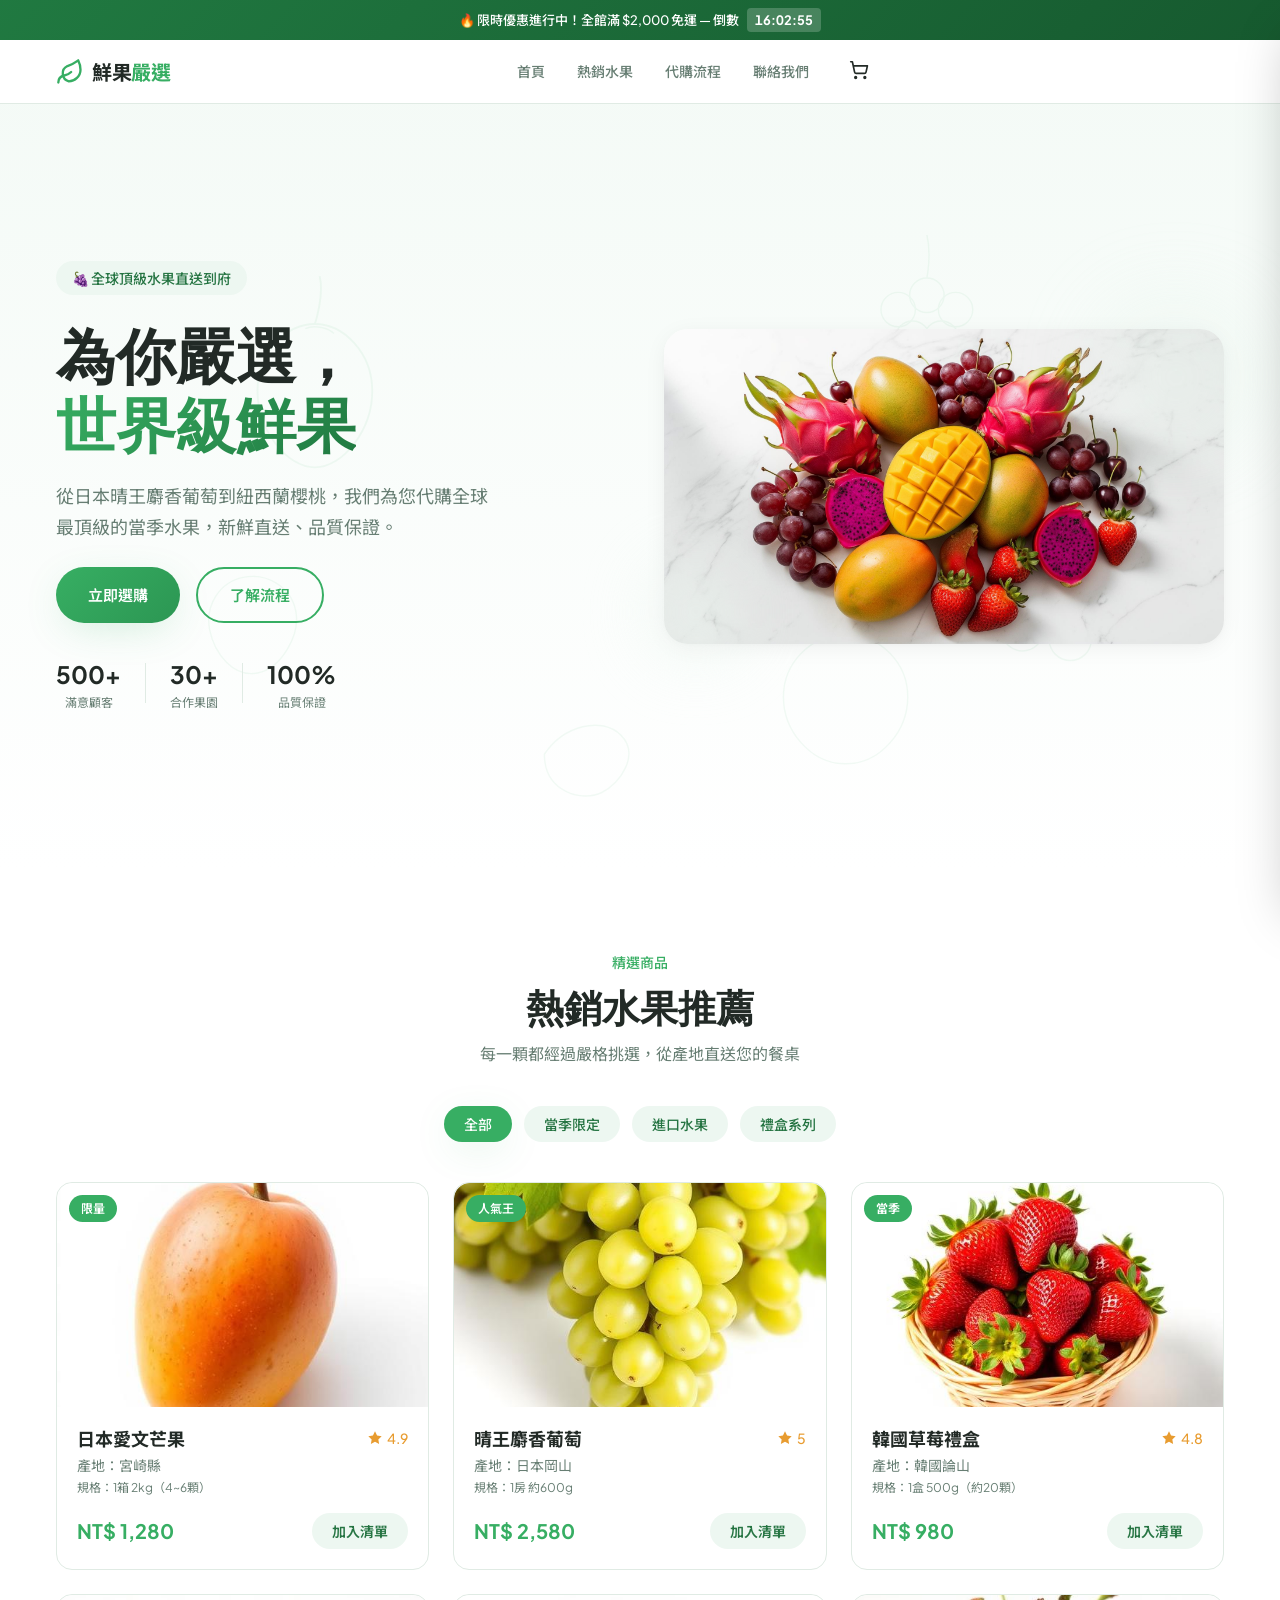
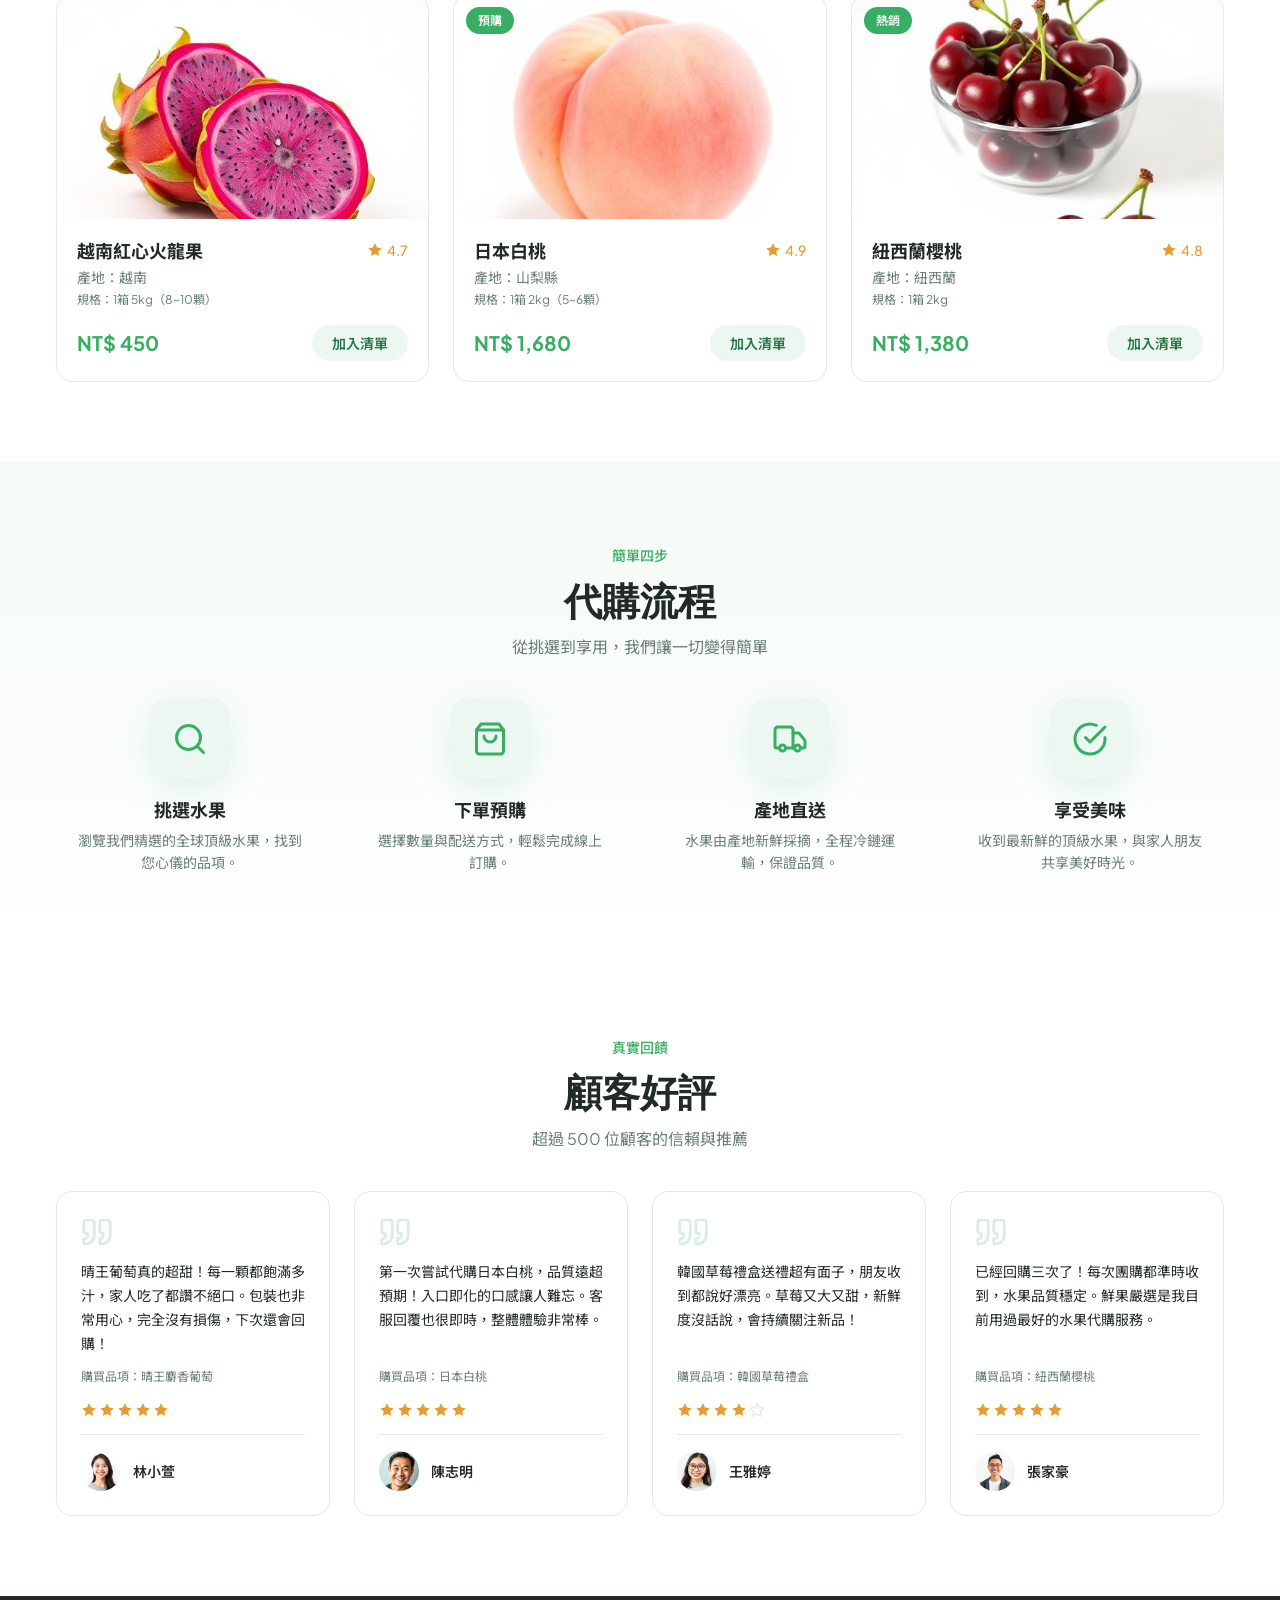
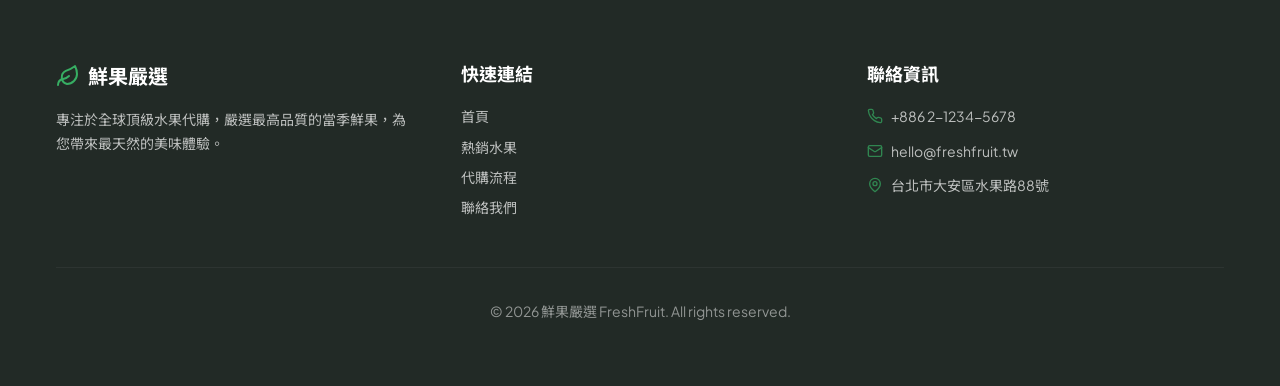
==== index.html @ db753111 "Add files via upload" ====
<!DOCTYPE html>
<html lang="zh-TW">
<head>
  <meta charset="UTF-8" />
  <meta name="viewport" content="width=device-width, initial-scale=1.0" />
  <title>鮮果嚴選 — 全球頂級水果代購</title>
  <meta name="description" content="從日本晴王麝香葡萄到紐西蘭櫻桃，嚴選全球最頂級的當季水果，新鮮直送、品質保證。" />
  <link rel="icon" href="data:image/svg+xml,<svg xmlns='http://www.w3.org/2000/svg' viewBox='0 0 100 100'><text y='.9em' font-size='90'>🍇</text></svg>" />
  <link rel="stylesheet" href="css/style.css" />
</head>
<body>

  <!-- ═══ 倒數橫幅 ═══ -->
  <div class="countdown-banner" id="countdown-banner">
    🔥 限時優惠進行中！全館滿 $2,000 免運 — 倒數
    <span class="countdown-time" id="countdown-time">00:00:00</span>
  </div>

  <!-- ═══ 導航列 ═══ -->
  <nav class="navbar" id="navbar">
    <div class="container">
      <a href="#hero" class="navbar-brand">
        <svg class="brand-icon" xmlns="http://www.w3.org/2000/svg" width="28" height="28" viewBox="0 0 24 24" fill="none" stroke="currentColor" stroke-width="2" stroke-linecap="round" stroke-linejoin="round"><path d="M11 20A7 7 0 0 1 9.8 6.9C15.5 4.9 17 3.5 19 2c1 2 2 4.5 2 8 0 5.5-4.78 10-10 10Z"/><path d="M2 21c0-3 1.85-5.36 5.08-6C9.5 14.52 12 13 13 12"/></svg>
        <span class="brand-text">鮮果<span>嚴選</span></span>
      </a>

      <!-- 桌面導航 -->
      <div class="navbar-links" id="navbar-links">
        <a href="#hero">首頁</a>
        <a href="#products">熱銷水果</a>
        <a href="#process">代購流程</a>
        <a href="#contact">聯絡我們</a>
        <button class="navbar-cart" onclick="openCart()" aria-label="購物車">
          <svg xmlns="http://www.w3.org/2000/svg" width="20" height="20" viewBox="0 0 24 24" fill="none" stroke="currentColor" stroke-width="2" stroke-linecap="round" stroke-linejoin="round"><circle cx="8" cy="21" r="1"/><circle cx="19" cy="21" r="1"/><path d="M2.05 2.05h2l2.66 12.42a2 2 0 0 0 2 1.58h9.78a2 2 0 0 0 1.95-1.57l1.65-7.43H5.12"/></svg>
          <span class="cart-badge" style="display:none;">0</span>
        </button>
      </div>

      <!-- 手機版 -->
      <div style="display:flex; align-items:center; gap:0.5rem;" class="mobile-controls">
        <button class="navbar-cart" onclick="openCart()" aria-label="購物車" style="display:none;">
          <svg xmlns="http://www.w3.org/2000/svg" width="20" height="20" viewBox="0 0 24 24" fill="none" stroke="currentColor" stroke-width="2" stroke-linecap="round" stroke-linejoin="round"><circle cx="8" cy="21" r="1"/><circle cx="19" cy="21" r="1"/><path d="M2.05 2.05h2l2.66 12.42a2 2 0 0 0 2 1.58h9.78a2 2 0 0 0 1.95-1.57l1.65-7.43H5.12"/></svg>
          <span class="cart-badge" style="display:none;">0</span>
        </button>
        <button class="mobile-menu-btn" id="mobile-menu-btn" aria-label="選單">
          <svg xmlns="http://www.w3.org/2000/svg" width="24" height="24" viewBox="0 0 24 24" fill="none" stroke="currentColor" stroke-width="2" stroke-linecap="round" stroke-linejoin="round"><line x1="4" x2="20" y1="12" y2="12"/><line x1="4" x2="20" y1="6" y2="6"/><line x1="4" x2="20" y1="18" y2="18"/></svg>
        </button>
      </div>
    </div>

    <!-- 手機選單 -->
    <div class="mobile-menu" id="mobile-menu">
      <a href="#hero">首頁</a>
      <a href="#products">熱銷水果</a>
      <a href="#process">代購流程</a>
      <a href="#contact">聯絡我們</a>
    </div>
  </nav>

  <!-- ═══ 主要內容 ═══ -->
  <main style="padding-top: calc(var(--banner-h) + var(--navbar-h));">

    <!-- Hero 區塊 -->
    <section id="hero" class="hero">
      <!-- 水果線條裝飾 -->
      <div class="hero-bg-pattern">
        <svg viewBox="0 0 1200 800" fill="none" xmlns="http://www.w3.org/2000/svg">
          <path d="M200 300c0-40 30-70 60-70s60 30 60 70-30 80-60 80-60-40-60-80z" stroke="hsl(142,52%,45%)" stroke-width="2"/>
          <path d="M260 230c0 0 10-30 5-50" stroke="hsl(142,52%,45%)" stroke-width="2"/>
          <path d="M250 235c10-5 25 0 30 5" stroke="hsl(142,52%,45%)" stroke-width="1.5"/>
          <circle cx="900" cy="200" r="18" stroke="hsl(142,52%,45%)" stroke-width="1.5"/>
          <circle cx="930" cy="215" r="18" stroke="hsl(142,52%,45%)" stroke-width="1.5"/>
          <circle cx="870" cy="215" r="18" stroke="hsl(142,52%,45%)" stroke-width="1.5"/>
          <circle cx="885" cy="245" r="18" stroke="hsl(142,52%,45%)" stroke-width="1.5"/>
          <circle cx="915" cy="245" r="18" stroke="hsl(142,52%,45%)" stroke-width="1.5"/>
          <circle cx="900" cy="270" r="18" stroke="hsl(142,52%,45%)" stroke-width="1.5"/>
          <path d="M900 182c0 0 5-25 0-45" stroke="hsl(142,52%,45%)" stroke-width="1.5"/>
          <path d="M150 550c-5-25 10-50 35-55s50 10 55 35-15 60-40 65-45-20-50-45z" stroke="hsl(142,52%,45%)" stroke-width="1.5"/>
          <circle cx="1000" cy="550" r="22" stroke="hsl(142,52%,45%)" stroke-width="1.5"/>
          <circle cx="1050" cy="560" r="22" stroke="hsl(142,52%,45%)" stroke-width="1.5"/>
          <path d="M1000 528c0 0 15-40 25-50 10-10 25-5 25 5s-15 40-25 50" stroke="hsl(142,52%,45%)" stroke-width="1.5"/>
          <path d="M500 680c20-30 60-40 80-20s0 50-20 60-60 0-60-40z" stroke="hsl(142,52%,45%)" stroke-width="1.5"/>
          <path d="M750 620c0-35 28-65 65-65s65 30 65 65-28 70-65 70-65-35-65-70z" stroke="hsl(142,52%,45%)" stroke-width="1.5"/>
        </svg>
      </div>

      <div class="container">
        <div class="hero-text animate-fade-in-up">
          <span class="hero-subtitle">🍇 全球頂級水果直送到府</span>
          <h1 class="hero-title">
            為你嚴選，<br />
            <span class="text-gradient-green">世界級鮮果</span>
          </h1>
          <p class="hero-desc">
            從日本晴王麝香葡萄到紐西蘭櫻桃，我們為您代購全球最頂級的當季水果，新鮮直送、品質保證。
          </p>
          <div class="hero-actions">
            <a href="#products" class="btn btn-primary">立即選購</a>
            <a href="#process" class="btn btn-outline">了解流程</a>
          </div>
          <div class="hero-stats">
            <div class="hero-stat">
              <p class="hero-stat-value">500+</p>
              <p class="hero-stat-label">滿意顧客</p>
            </div>
            <div class="hero-stat-divider"></div>
            <div class="hero-stat">
              <p class="hero-stat-value">30+</p>
              <p class="hero-stat-label">合作果園</p>
            </div>
            <div class="hero-stat-divider"></div>
            <div class="hero-stat">
              <p class="hero-stat-value">100%</p>
              <p class="hero-stat-label">品質保證</p>
            </div>
          </div>
        </div>

        <div class="hero-image animate-scale-in" style="animation-delay: 0.2s;">
          <img src="assets/hero-fruits.jpg" alt="頂級水果精選" loading="eager" />
          <div class="glow-1"></div>
          <div class="glow-2"></div>
        </div>
      </div>
    </section>

    <!-- 產品展示 -->
    <section id="products" class="section">
      <div class="container">
        <div class="section-header">
          <span class="section-label">精選商品</span>
          <h2 class="section-title">熱銷水果推薦</h2>
          <p class="section-desc">每一顆都經過嚴格挑選，從產地直送您的餐桌</p>
        </div>

        <div class="category-filters" id="category-filters">
          <button class="category-btn active" data-category="全部">全部</button>
          <button class="category-btn" data-category="當季限定">當季限定</button>
          <button class="category-btn" data-category="進口水果">進口水果</button>
          <button class="category-btn" data-category="禮盒系列">禮盒系列</button>
        </div>

        <div class="products-grid" id="products-grid">
          <!-- 由 JS 動態渲染 -->
        </div>
      </div>
    </section>

    <!-- 代購流程 -->
    <section id="process" class="section" style="background: linear-gradient(180deg, var(--green-light), var(--bg));">
      <div class="container">
        <div class="section-header">
          <span class="section-label">簡單四步</span>
          <h2 class="section-title">代購流程</h2>
          <p class="section-desc">從挑選到享用，我們讓一切變得簡單</p>
        </div>

        <div class="process-grid">
          <div class="process-step animate-fade-in-up">
            <div class="process-step-icon">
              <svg xmlns="http://www.w3.org/2000/svg" width="36" height="36" viewBox="0 0 24 24" fill="none" stroke="currentColor" stroke-width="2" stroke-linecap="round" stroke-linejoin="round"><circle cx="11" cy="11" r="8"/><path d="m21 21-4.3-4.3"/></svg>
            </div>
            <h3 class="process-step-title">挑選水果</h3>
            <p class="process-step-desc">瀏覽我們精選的全球頂級水果，找到您心儀的品項。</p>
          </div>
          <div class="process-step animate-fade-in-up" style="animation-delay: 0.15s;">
            <div class="process-step-icon">
              <svg xmlns="http://www.w3.org/2000/svg" width="36" height="36" viewBox="0 0 24 24" fill="none" stroke="currentColor" stroke-width="2" stroke-linecap="round" stroke-linejoin="round"><path d="M6 2 3 6v14a2 2 0 0 0 2 2h14a2 2 0 0 0 2-2V6l-3-4Z"/><path d="M3 6h18"/><path d="M16 10a4 4 0 0 1-8 0"/></svg>
            </div>
            <h3 class="process-step-title">下單預購</h3>
            <p class="process-step-desc">選擇數量與配送方式，輕鬆完成線上訂購。</p>
          </div>
          <div class="process-step animate-fade-in-up" style="animation-delay: 0.3s;">
            <div class="process-step-icon">
              <svg xmlns="http://www.w3.org/2000/svg" width="36" height="36" viewBox="0 0 24 24" fill="none" stroke="currentColor" stroke-width="2" stroke-linecap="round" stroke-linejoin="round"><path d="M14 18V6a2 2 0 0 0-2-2H4a2 2 0 0 0-2 2v11a1 1 0 0 0 1 1h2"/><path d="M15 18H9"/><path d="M19 18h2a1 1 0 0 0 1-1v-3.65a1 1 0 0 0-.22-.624l-3.48-4.35A1 1 0 0 0 17.52 8H14"/><circle cx="17" cy="18" r="2"/><circle cx="7" cy="18" r="2"/></svg>
            </div>
            <h3 class="process-step-title">產地直送</h3>
            <p class="process-step-desc">水果由產地新鮮採摘，全程冷鏈運輸，保證品質。</p>
          </div>
          <div class="process-step animate-fade-in-up" style="animation-delay: 0.45s;">
            <div class="process-step-icon">
              <svg xmlns="http://www.w3.org/2000/svg" width="36" height="36" viewBox="0 0 24 24" fill="none" stroke="currentColor" stroke-width="2" stroke-linecap="round" stroke-linejoin="round"><path d="M22 11.08V12a10 10 0 1 1-5.93-9.14"/><path d="m9 11 3 3L22 4"/></svg>
            </div>
            <h3 class="process-step-title">享受美味</h3>
            <p class="process-step-desc">收到最新鮮的頂級水果，與家人朋友共享美好時光。</p>
          </div>
        </div>
      </div>
    </section>

    <!-- 客戶評價 -->
    <section id="testimonials" class="section">
      <div class="container">
        <div class="section-header">
          <span class="section-label">真實回饋</span>
          <h2 class="section-title">顧客好評</h2>
          <p class="section-desc">超過 500 位顧客的信賴與推薦</p>
        </div>

        <div class="testimonials-grid">
          <!-- 評價 1 -->
          <div class="testimonial-card animate-fade-in-up">
            <svg class="testimonial-quote-icon" xmlns="http://www.w3.org/2000/svg" width="32" height="32" viewBox="0 0 24 24" fill="none" stroke="currentColor" stroke-width="2" stroke-linecap="round" stroke-linejoin="round"><path d="M3 21c3 0 7-1 7-8V5c0-1.25-.756-2.017-2-2H4c-1.25 0-2 .75-2 1.972V11c0 1.25.75 2 2 2 1 0 1 0 1 1v1c0 1-1 2-2 2s-1 .008-1 1.031V20c0 1 0 1 1 1z"/><path d="M15 21c3 0 7-1 7-8V5c0-1.25-.757-2.017-2-2h-4c-1.25 0-2 .75-2 1.972V11c0 1.25.75 2 2 2h.75c0 2.25.25 4-2.75 4v3c0 1 0 1 1 1z"/></svg>
            <p class="testimonial-text">晴王葡萄真的超甜！每一顆都飽滿多汁，家人吃了都讚不絕口。包裝也非常用心，完全沒有損傷，下次還會回購！</p>
            <p class="testimonial-product">購買品項：晴王麝香葡萄</p>
            <div class="testimonial-stars">
              <svg class="star-filled" xmlns="http://www.w3.org/2000/svg" width="16" height="16" viewBox="0 0 24 24" fill="currentColor" stroke="none"><path d="M12 2l3.09 6.26L22 9.27l-5 4.87 1.18 6.88L12 17.77l-6.18 3.25L7 14.14 2 9.27l6.91-1.01L12 2z"/></svg>
              <svg class="star-filled" xmlns="http://www.w3.org/2000/svg" width="16" height="16" viewBox="0 0 24 24" fill="currentColor" stroke="none"><path d="M12 2l3.09 6.26L22 9.27l-5 4.87 1.18 6.88L12 17.77l-6.18 3.25L7 14.14 2 9.27l6.91-1.01L12 2z"/></svg>
              <svg class="star-filled" xmlns="http://www.w3.org/2000/svg" width="16" height="16" viewBox="0 0 24 24" fill="currentColor" stroke="none"><path d="M12 2l3.09 6.26L22 9.27l-5 4.87 1.18 6.88L12 17.77l-6.18 3.25L7 14.14 2 9.27l6.91-1.01L12 2z"/></svg>
              <svg class="star-filled" xmlns="http://www.w3.org/2000/svg" width="16" height="16" viewBox="0 0 24 24" fill="currentColor" stroke="none"><path d="M12 2l3.09 6.26L22 9.27l-5 4.87 1.18 6.88L12 17.77l-6.18 3.25L7 14.14 2 9.27l6.91-1.01L12 2z"/></svg>
              <svg class="star-filled" xmlns="http://www.w3.org/2000/svg" width="16" height="16" viewBox="0 0 24 24" fill="currentColor" stroke="none"><path d="M12 2l3.09 6.26L22 9.27l-5 4.87 1.18 6.88L12 17.77l-6.18 3.25L7 14.14 2 9.27l6.91-1.01L12 2z"/></svg>
            </div>
            <div class="testimonial-author">
              <img src="assets/avatar-1.jpg" alt="林小萱" />
              <span class="testimonial-author-name">林小萱</span>
            </div>
          </div>

          <!-- 評價 2 -->
          <div class="testimonial-card animate-fade-in-up" style="animation-delay: 0.1s;">
            <svg class="testimonial-quote-icon" xmlns="http://www.w3.org/2000/svg" width="32" height="32" viewBox="0 0 24 24" fill="none" stroke="currentColor" stroke-width="2" stroke-linecap="round" stroke-linejoin="round"><path d="M3 21c3 0 7-1 7-8V5c0-1.25-.756-2.017-2-2H4c-1.25 0-2 .75-2 1.972V11c0 1.25.75 2 2 2 1 0 1 0 1 1v1c0 1-1 2-2 2s-1 .008-1 1.031V20c0 1 0 1 1 1z"/><path d="M15 21c3 0 7-1 7-8V5c0-1.25-.757-2.017-2-2h-4c-1.25 0-2 .75-2 1.972V11c0 1.25.75 2 2 2h.75c0 2.25.25 4-2.75 4v3c0 1 0 1 1 1z"/></svg>
            <p class="testimonial-text">第一次嘗試代購日本白桃，品質遠超預期！入口即化的口感讓人難忘。客服回覆也很即時，整體體驗非常棒。</p>
            <p class="testimonial-product">購買品項：日本白桃</p>
            <div class="testimonial-stars">
              <svg class="star-filled" xmlns="http://www.w3.org/2000/svg" width="16" height="16" viewBox="0 0 24 24" fill="currentColor" stroke="none"><path d="M12 2l3.09 6.26L22 9.27l-5 4.87 1.18 6.88L12 17.77l-6.18 3.25L7 14.14 2 9.27l6.91-1.01L12 2z"/></svg>
              <svg class="star-filled" xmlns="http://www.w3.org/2000/svg" width="16" height="16" viewBox="0 0 24 24" fill="currentColor" stroke="none"><path d="M12 2l3.09 6.26L22 9.27l-5 4.87 1.18 6.88L12 17.77l-6.18 3.25L7 14.14 2 9.27l6.91-1.01L12 2z"/></svg>
              <svg class="star-filled" xmlns="http://www.w3.org/2000/svg" width="16" height="16" viewBox="0 0 24 24" fill="currentColor" stroke="none"><path d="M12 2l3.09 6.26L22 9.27l-5 4.87 1.18 6.88L12 17.77l-6.18 3.25L7 14.14 2 9.27l6.91-1.01L12 2z"/></svg>
              <svg class="star-filled" xmlns="http://www.w3.org/2000/svg" width="16" height="16" viewBox="0 0 24 24" fill="currentColor" stroke="none"><path d="M12 2l3.09 6.26L22 9.27l-5 4.87 1.18 6.88L12 17.77l-6.18 3.25L7 14.14 2 9.27l6.91-1.01L12 2z"/></svg>
              <svg class="star-filled" xmlns="http://www.w3.org/2000/svg" width="16" height="16" viewBox="0 0 24 24" fill="currentColor" stroke="none"><path d="M12 2l3.09 6.26L22 9.27l-5 4.87 1.18 6.88L12 17.77l-6.18 3.25L7 14.14 2 9.27l6.91-1.01L12 2z"/></svg>
            </div>
            <div class="testimonial-author">
              <img src="assets/avatar-2.jpg" alt="陳志明" />
              <span class="testimonial-author-name">陳志明</span>
            </div>
          </div>

          <!-- 評價 3 -->
          <div class="testimonial-card animate-fade-in-up" style="animation-delay: 0.2s;">
            <svg class="testimonial-quote-icon" xmlns="http://www.w3.org/2000/svg" width="32" height="32" viewBox="0 0 24 24" fill="none" stroke="currentColor" stroke-width="2" stroke-linecap="round" stroke-linejoin="round"><path d="M3 21c3 0 7-1 7-8V5c0-1.25-.756-2.017-2-2H4c-1.25 0-2 .75-2 1.972V11c0 1.25.75 2 2 2 1 0 1 0 1 1v1c0 1-1 2-2 2s-1 .008-1 1.031V20c0 1 0 1 1 1z"/><path d="M15 21c3 0 7-1 7-8V5c0-1.25-.757-2.017-2-2h-4c-1.25 0-2 .75-2 1.972V11c0 1.25.75 2 2 2h.75c0 2.25.25 4-2.75 4v3c0 1 0 1 1 1z"/></svg>
            <p class="testimonial-text">韓國草莓禮盒送禮超有面子，朋友收到都說好漂亮。草莓又大又甜，新鮮度沒話說，會持續關注新品！</p>
            <p class="testimonial-product">購買品項：韓國草莓禮盒</p>
            <div class="testimonial-stars">
              <svg class="star-filled" xmlns="http://www.w3.org/2000/svg" width="16" height="16" viewBox="0 0 24 24" fill="currentColor" stroke="none"><path d="M12 2l3.09 6.26L22 9.27l-5 4.87 1.18 6.88L12 17.77l-6.18 3.25L7 14.14 2 9.27l6.91-1.01L12 2z"/></svg>
              <svg class="star-filled" xmlns="http://www.w3.org/2000/svg" width="16" height="16" viewBox="0 0 24 24" fill="currentColor" stroke="none"><path d="M12 2l3.09 6.26L22 9.27l-5 4.87 1.18 6.88L12 17.77l-6.18 3.25L7 14.14 2 9.27l6.91-1.01L12 2z"/></svg>
              <svg class="star-filled" xmlns="http://www.w3.org/2000/svg" width="16" height="16" viewBox="0 0 24 24" fill="currentColor" stroke="none"><path d="M12 2l3.09 6.26L22 9.27l-5 4.87 1.18 6.88L12 17.77l-6.18 3.25L7 14.14 2 9.27l6.91-1.01L12 2z"/></svg>
              <svg class="star-filled" xmlns="http://www.w3.org/2000/svg" width="16" height="16" viewBox="0 0 24 24" fill="currentColor" stroke="none"><path d="M12 2l3.09 6.26L22 9.27l-5 4.87 1.18 6.88L12 17.77l-6.18 3.25L7 14.14 2 9.27l6.91-1.01L12 2z"/></svg>
              <svg class="star-empty" xmlns="http://www.w3.org/2000/svg" width="16" height="16" viewBox="0 0 24 24" fill="none" stroke="currentColor" stroke-width="2"><path d="M12 2l3.09 6.26L22 9.27l-5 4.87 1.18 6.88L12 17.77l-6.18 3.25L7 14.14 2 9.27l6.91-1.01L12 2z"/></svg>
            </div>
            <div class="testimonial-author">
              <img src="assets/avatar-3.jpg" alt="王雅婷" />
              <span class="testimonial-author-name">王雅婷</span>
            </div>
          </div>

          <!-- 評價 4 -->
          <div class="testimonial-card animate-fade-in-up" style="animation-delay: 0.3s;">
            <svg class="testimonial-quote-icon" xmlns="http://www.w3.org/2000/svg" width="32" height="32" viewBox="0 0 24 24" fill="none" stroke="currentColor" stroke-width="2" stroke-linecap="round" stroke-linejoin="round"><path d="M3 21c3 0 7-1 7-8V5c0-1.25-.756-2.017-2-2H4c-1.25 0-2 .75-2 1.972V11c0 1.25.75 2 2 2 1 0 1 0 1 1v1c0 1-1 2-2 2s-1 .008-1 1.031V20c0 1 0 1 1 1z"/><path d="M15 21c3 0 7-1 7-8V5c0-1.25-.757-2.017-2-2h-4c-1.25 0-2 .75-2 1.972V11c0 1.25.75 2 2 2h.75c0 2.25.25 4-2.75 4v3c0 1 0 1 1 1z"/></svg>
            <p class="testimonial-text">已經回購三次了！每次團購都準時收到，水果品質穩定。鮮果嚴選是我目前用過最好的水果代購服務。</p>
            <p class="testimonial-product">購買品項：紐西蘭櫻桃</p>
            <div class="testimonial-stars">
              <svg class="star-filled" xmlns="http://www.w3.org/2000/svg" width="16" height="16" viewBox="0 0 24 24" fill="currentColor" stroke="none"><path d="M12 2l3.09 6.26L22 9.27l-5 4.87 1.18 6.88L12 17.77l-6.18 3.25L7 14.14 2 9.27l6.91-1.01L12 2z"/></svg>
              <svg class="star-filled" xmlns="http://www.w3.org/2000/svg" width="16" height="16" viewBox="0 0 24 24" fill="currentColor" stroke="none"><path d="M12 2l3.09 6.26L22 9.27l-5 4.87 1.18 6.88L12 17.77l-6.18 3.25L7 14.14 2 9.27l6.91-1.01L12 2z"/></svg>
              <svg class="star-filled" xmlns="http://www.w3.org/2000/svg" width="16" height="16" viewBox="0 0 24 24" fill="currentColor" stroke="none"><path d="M12 2l3.09 6.26L22 9.27l-5 4.87 1.18 6.88L12 17.77l-6.18 3.25L7 14.14 2 9.27l6.91-1.01L12 2z"/></svg>
              <svg class="star-filled" xmlns="http://www.w3.org/2000/svg" width="16" height="16" viewBox="0 0 24 24" fill="currentColor" stroke="none"><path d="M12 2l3.09 6.26L22 9.27l-5 4.87 1.18 6.88L12 17.77l-6.18 3.25L7 14.14 2 9.27l6.91-1.01L12 2z"/></svg>
              <svg class="star-filled" xmlns="http://www.w3.org/2000/svg" width="16" height="16" viewBox="0 0 24 24" fill="currentColor" stroke="none"><path d="M12 2l3.09 6.26L22 9.27l-5 4.87 1.18 6.88L12 17.77l-6.18 3.25L7 14.14 2 9.27l6.91-1.01L12 2z"/></svg>
            </div>
            <div class="testimonial-author">
              <img src="assets/avatar-4.jpg" alt="張家豪" />
              <span class="testimonial-author-name">張家豪</span>
            </div>
          </div>
        </div>
      </div>
    </section>

    <!-- 頁尾 -->
    <footer id="contact" class="footer">
      <div class="container">
        <div class="footer-grid">
          <div>
            <div class="footer-brand">
              <svg xmlns="http://www.w3.org/2000/svg" width="24" height="24" viewBox="0 0 24 24" fill="none" stroke="currentColor" stroke-width="2" stroke-linecap="round" stroke-linejoin="round"><path d="M11 20A7 7 0 0 1 9.8 6.9C15.5 4.9 17 3.5 19 2c1 2 2 4.5 2 8 0 5.5-4.78 10-10 10Z"/><path d="M2 21c0-3 1.85-5.36 5.08-6C9.5 14.52 12 13 13 12"/></svg>
              <span>鮮果嚴選</span>
            </div>
            <p class="footer-desc">專注於全球頂級水果代購，嚴選最高品質的當季鮮果，為您帶來最天然的美味體驗。</p>
          </div>

          <div>
            <h4>快速連結</h4>
            <div class="footer-links">
              <a href="#hero">首頁</a>
              <a href="#products">熱銷水果</a>
              <a href="#process">代購流程</a>
              <a href="#contact">聯絡我們</a>
            </div>
          </div>

          <div>
            <h4>聯絡資訊</h4>
            <div class="footer-contact">
              <div class="footer-contact-item">
                <svg xmlns="http://www.w3.org/2000/svg" width="16" height="16" viewBox="0 0 24 24" fill="none" stroke="currentColor" stroke-width="2" stroke-linecap="round" stroke-linejoin="round"><path d="M22 16.92v3a2 2 0 0 1-2.18 2 19.79 19.79 0 0 1-8.63-3.07 19.5 19.5 0 0 1-6-6 19.79 19.79 0 0 1-3.07-8.67A2 2 0 0 1 4.11 2h3a2 2 0 0 1 2 1.72 12.84 12.84 0 0 0 .7 2.81 2 2 0 0 1-.45 2.11L8.09 9.91a16 16 0 0 0 6 6l1.27-1.27a2 2 0 0 1 2.11-.45 12.84 12.84 0 0 0 2.81.7A2 2 0 0 1 22 16.92z"/></svg>
                <span>+886 2-1234-5678</span>
              </div>
              <div class="footer-contact-item">
                <svg xmlns="http://www.w3.org/2000/svg" width="16" height="16" viewBox="0 0 24 24" fill="none" stroke="currentColor" stroke-width="2" stroke-linecap="round" stroke-linejoin="round"><rect width="20" height="16" x="2" y="4" rx="2"/><path d="m22 7-8.97 5.7a1.94 1.94 0 0 1-2.06 0L2 7"/></svg>
                <span>hello@freshfruit.tw</span>
              </div>
              <div class="footer-contact-item">
                <svg xmlns="http://www.w3.org/2000/svg" width="16" height="16" viewBox="0 0 24 24" fill="none" stroke="currentColor" stroke-width="2" stroke-linecap="round" stroke-linejoin="round"><path d="M20 10c0 6-8 12-8 12s-8-6-8-12a8 8 0 0 1 16 0Z"/><circle cx="12" cy="10" r="3"/></svg>
                <span>台北市大安區水果路88號</span>
              </div>
            </div>
          </div>
        </div>

        <div class="footer-bottom">
          © 2026 鮮果嚴選 FreshFruit. All rights reserved.
        </div>
      </div>
    </footer>
  </main>

  <!-- ═══ 購物車側邊欄 ═══ -->
  <div class="cart-overlay" id="cart-overlay"></div>
  <aside class="cart-sidebar" id="cart-sidebar">
    <div class="cart-header">
      <h2 class="cart-title">🛒 購物清單</h2>
      <button class="cart-close" onclick="closeCart()" aria-label="關閉">
        <svg xmlns="http://www.w3.org/2000/svg" width="20" height="20" viewBox="0 0 24 24" fill="none" stroke="currentColor" stroke-width="2" stroke-linecap="round" stroke-linejoin="round"><path d="M18 6 6 18"/><path d="m6 6 12 12"/></svg>
      </button>
    </div>
    <div class="cart-items" id="cart-items">
      <div class="cart-empty">🛒 購物車是空的，快去選購水果吧！</div>
    </div>
    <div class="cart-footer">
      <div class="cart-total">
        <span class="cart-total-label">合計</span>
        <span class="cart-total-price" id="cart-total-price">NT$ 0</span>
      </div>
      <button class="btn btn-primary btn-block" id="cart-checkout-btn" onclick="openCheckout()" disabled>前往結帳</button>
    </div>
  </aside>

  <!-- ═══ 結帳對話框 ═══ -->
  <div class="dialog-overlay" id="checkout-overlay">
    <div class="dialog">
      <div class="dialog-header">
        <h3 class="dialog-title">結帳資訊</h3>
        <p class="dialog-desc">請填寫以下資料，我們將透過 LINE 與您確認代購詳情</p>
      </div>

      <div class="order-summary" id="order-summary">
        <!-- 由 JS 渲染 -->
      </div>

      <form id="checkout-form">
        <div class="form-group">
          <input type="text" id="checkout-name" class="form-input" placeholder="姓名" />
          <p class="form-error"></p>
        </div>
        <div class="form-group">
          <input type="tel" id="checkout-phone" class="form-input" placeholder="電話（僅限數字）" />
          <p class="form-error"></p>
        </div>
        <div class="form-group">
          <input type="text" id="checkout-address" class="form-input" placeholder="收件地址" />
          <p class="form-error"></p>
        </div>
        <div class="form-group">
          <input type="text" id="checkout-line" class="form-input" placeholder="LINE ID" />
          <p class="form-error"></p>
        </div>
        <button type="submit" class="btn btn-primary btn-block" style="margin-top:0.5rem;">確認送出訂單</button>
      </form>

      <button style="margin-top:0.75rem; width:100%; text-align:center; font-size:0.875rem; color:var(--muted-fg); cursor:pointer; background:none; border:none; font-family:inherit;" onclick="closeCheckout()">取消</button>
    </div>
  </div>

  <!-- ═══ Scripts ═══ -->
  <script src="js/products.js"></script>
  <script src="js/cart.js"></script>
  <script src="js/checkout.js"></script>
  <script src="js/main.js"></script>

</body>
</html>
---- css/style.css ----
/* ========================================
   鮮果嚴選 FreshFruit — 設計系統
   ======================================== */

/* ── Google Fonts ────────────────────── */
@import url('https://fonts.googleapis.com/css2?family=Noto+Sans+TC:wght@300;400;500;700;900&family=Playfair+Display:wght@400;600;700&family=Plus+Jakarta+Sans:wght@300;400;500;600;700;800&display=swap');

/* ── CSS Custom Properties ───────────── */
:root {
  /* 主色 — 綠色系 */
  --green-light: hsl(142, 40%, 97%);
  --green-50: hsl(142, 40%, 95%);
  --green-100: hsl(142, 40%, 90%);
  --green-200: hsl(142, 45%, 80%);
  --green-500: hsl(142, 52%, 45%);
  --green-600: hsl(142, 55%, 38%);
  --green-700: hsl(142, 58%, 30%);
  --green-800: hsl(142, 60%, 22%);

  /* 暖色 */
  --warm: hsl(35, 80%, 55%);
  --warm-fg: #fff;

  /* 語意色 */
  --bg: #ffffff;
  --fg: hsl(150, 10%, 15%);
  --card: #ffffff;
  --card-fg: hsl(150, 10%, 15%);
  --primary: hsl(142, 52%, 45%);
  --primary-fg: #ffffff;
  --secondary: hsl(142, 40%, 95%);
  --secondary-fg: hsl(142, 52%, 30%);
  --muted: hsl(140, 20%, 96%);
  --muted-fg: hsl(150, 10%, 45%);
  --accent: hsl(142, 40%, 90%);
  --accent-fg: hsl(142, 52%, 25%);
  --border: hsl(140, 20%, 90%);
  --destructive: hsl(0, 84%, 60%);
  --destructive-fg: #ffffff;
  --ring: hsl(142, 52%, 45%);

  /* 圓角 */
  --radius: 0.75rem;
  --radius-full: 9999px;
  --radius-2xl: 1rem;
  --radius-3xl: 1.5rem;

  /* 字型 */
  --font-body: 'Plus Jakarta Sans', 'Noto Sans TC', sans-serif;
  --font-heading: 'Playfair Display', serif;

  /* 陰影 */
  --shadow-card: 0 4px 24px -4px hsl(150 10% 15% / 0.08), 0 2px 8px -2px hsl(150 10% 15% / 0.04);
  --shadow-green: 0 10px 40px -10px hsl(142 52% 45% / 0.25);
  --shadow-overlay: 0 25px 50px -12px rgba(0, 0, 0, 0.25);

  /* 過渡 */
  --transition: 0.3s ease;
  --transition-fast: 0.15s ease;

  /* 佈局 */
  --container: 1200px;
  --banner-h: 40px;
  --navbar-h: 64px;
}

/* ── Reset & Base ────────────────────── */
*,
*::before,
*::after {
  margin: 0;
  padding: 0;
  box-sizing: border-box;
  border-color: var(--border);
}

html {
  scroll-behavior: smooth;
  -webkit-text-size-adjust: 100%;
}

body {
  font-family: var(--font-body);
  background-color: var(--bg);
  color: var(--fg);
  line-height: 1.6;
  -webkit-font-smoothing: antialiased;
  -moz-osx-font-smoothing: grayscale;
  overflow-x: hidden;
}

h1, h2, h3 {
  font-family: var(--font-heading);
  line-height: 1.2;
}

a {
  color: inherit;
  text-decoration: none;
}

img {
  display: block;
  max-width: 100%;
  height: auto;
}

button {
  cursor: pointer;
  font-family: inherit;
  border: none;
  background: none;
  font-size: inherit;
}

ul, ol {
  list-style: none;
}

/* ── Container ───────────────────────── */
.container {
  width: 100%;
  max-width: var(--container);
  margin: 0 auto;
  padding: 0 1rem;
}

/* ── 漸層 ────────────────────────────── */
.text-gradient-green {
  background: linear-gradient(135deg, var(--green-500), var(--green-700));
  -webkit-background-clip: text;
  -webkit-text-fill-color: transparent;
  background-clip: text;
}

.bg-gradient-green {
  background: linear-gradient(135deg, var(--green-500), var(--green-600));
}

.bg-gradient-green-light {
  background: linear-gradient(180deg, var(--green-light), var(--bg));
}

/* ── 按鈕 ────────────────────────────── */
.btn {
  display: inline-flex;
  align-items: center;
  justify-content: center;
  gap: 0.5rem;
  padding: 0.875rem 2rem;
  border-radius: var(--radius-full);
  font-weight: 600;
  font-size: 0.9375rem;
  transition: all var(--transition);
  white-space: nowrap;
}

.btn:active {
  transform: scale(0.95);
}

.btn-primary {
  background: linear-gradient(135deg, var(--green-500), var(--green-600));
  color: var(--primary-fg);
  box-shadow: var(--shadow-green);
}

.btn-primary:hover {
  opacity: 0.9;
}

.btn-outline {
  border: 2px solid var(--primary);
  color: var(--primary);
  background: transparent;
}

.btn-outline:hover {
  background: var(--secondary);
}

.btn-secondary {
  background: var(--secondary);
  color: var(--secondary-fg);
}

.btn-secondary:hover {
  background: var(--primary);
  color: var(--primary-fg);
}

.btn-sm {
  padding: 0.5rem 1.25rem;
  font-size: 0.875rem;
}

.btn-block {
  width: 100%;
}

.btn:disabled {
  opacity: 0.5;
  cursor: not-allowed;
}

/* ── 卡片 ────────────────────────────── */
.card {
  background: var(--card);
  border: 1px solid var(--border);
  border-radius: var(--radius-2xl);
  overflow: hidden;
  transition: box-shadow var(--transition);
}

.card:hover {
  box-shadow: var(--shadow-card);
}

.card-body {
  padding: 1.25rem;
}

/* ── 標籤（Badge）────────────────────── */
.badge {
  display: inline-block;
  padding: 0.25rem 0.75rem;
  border-radius: var(--radius-full);
  font-size: 0.75rem;
  font-weight: 600;
}

.badge-primary {
  background: var(--primary);
  color: var(--primary-fg);
}

.badge-muted {
  background: var(--muted);
  color: var(--muted-fg);
}

.badge-secondary {
  background: var(--secondary);
  color: var(--secondary-fg);
}

/* ── 表單 ────────────────────────────── */
.form-input {
  width: 100%;
  padding: 0.75rem 1rem;
  border: 1px solid var(--border);
  border-radius: var(--radius);
  background: var(--bg);
  color: var(--fg);
  font-size: 0.875rem;
  font-family: var(--font-body);
  transition: border-color var(--transition-fast), box-shadow var(--transition-fast);
  outline: none;
}

.form-input:focus {
  border-color: var(--ring);
  box-shadow: 0 0 0 3px hsl(142 52% 45% / 0.15);
}

.form-input.error {
  border-color: var(--destructive);
}

.form-error {
  font-size: 0.75rem;
  color: var(--destructive);
  margin-top: 0.25rem;
}

/* ── 倒數橫幅 ────────────────────────── */
.countdown-banner {
  background: linear-gradient(135deg, var(--green-700), var(--green-800));
  color: #fff;
  text-align: center;
  padding: 0.625rem 1rem;
  font-size: 0.8125rem;
  font-weight: 500;
  position: fixed;
  top: 0;
  left: 0;
  right: 0;
  z-index: 60;
  height: var(--banner-h);
  display: flex;
  align-items: center;
  justify-content: center;
  gap: 0.5rem;
}

.countdown-banner strong {
  font-weight: 700;
}

.countdown-banner .countdown-time {
  background: rgba(255, 255, 255, 0.2);
  padding: 0.125rem 0.5rem;
  border-radius: 0.25rem;
  font-weight: 700;
  font-variant-numeric: tabular-nums;
}

/* ── 導航列 ───────────────────────────── */
.navbar {
  position: fixed;
  top: var(--banner-h);
  left: 0;
  right: 0;
  z-index: 50;
  background: rgba(255, 255, 255, 0.8);
  backdrop-filter: blur(12px);
  -webkit-backdrop-filter: blur(12px);
  border-bottom: 1px solid var(--border);
  height: var(--navbar-h);
}

.navbar .container {
  display: flex;
  align-items: center;
  justify-content: space-between;
  height: 100%;
}

.navbar-brand {
  display: flex;
  align-items: center;
  gap: 0.5rem;
}

.navbar-brand .brand-icon {
  width: 1.75rem;
  height: 1.75rem;
  color: var(--primary);
}

.navbar-brand .brand-text {
  font-size: 1.25rem;
  font-weight: 700;
  letter-spacing: -0.025em;
  color: var(--fg);
}

.navbar-brand .brand-text span {
  color: var(--primary);
}

.navbar-links {
  display: flex;
  align-items: center;
  gap: 2rem;
}

.navbar-links a {
  font-size: 0.875rem;
  font-weight: 500;
  color: var(--muted-fg);
  transition: color var(--transition-fast);
}

.navbar-links a:hover {
  color: var(--primary);
}

.navbar-cart {
  position: relative;
  padding: 0.5rem;
  border-radius: var(--radius-full);
  transition: background var(--transition-fast);
}

.navbar-cart:hover {
  background: var(--secondary);
}

.navbar-cart svg {
  width: 1.25rem;
  height: 1.25rem;
  color: var(--fg);
}

.cart-badge {
  position: absolute;
  top: -2px;
  right: -2px;
  width: 1rem;
  height: 1rem;
  border-radius: 50%;
  background: var(--primary);
  color: var(--primary-fg);
  font-size: 0.625rem;
  font-weight: 700;
  display: flex;
  align-items: center;
  justify-content: center;
}

.mobile-menu-btn {
  display: none;
  padding: 0.5rem;
}

.mobile-menu-btn svg {
  width: 1.5rem;
  height: 1.5rem;
  color: var(--fg);
}

.mobile-menu {
  display: none;
  background: var(--bg);
  border-bottom: 1px solid var(--border);
  padding: 1rem;
  position: absolute;
  top: 100%;
  left: 0;
  right: 0;
}

.mobile-menu.active {
  display: flex;
  flex-direction: column;
  gap: 1rem;
}

.mobile-menu a {
  font-size: 0.875rem;
  font-weight: 500;
  color: var(--muted-fg);
  transition: color var(--transition-fast);
}

.mobile-menu a:hover {
  color: var(--primary);
}

/* ── Hero 區塊 ────────────────────────── */
.hero {
  position: relative;
  min-height: 85vh;
  display: flex;
  align-items: center;
  overflow: hidden;
  background: linear-gradient(180deg, var(--green-light), var(--bg));
  padding: 3rem 0;
}

.hero-bg-pattern {
  position: absolute;
  inset: 0;
  pointer-events: none;
  opacity: 0.06;
}

.hero-bg-pattern svg {
  width: 100%;
  height: 100%;
}

.hero .container {
  display: grid;
  grid-template-columns: 1fr 1fr;
  gap: 3rem;
  align-items: center;
  position: relative;
  z-index: 10;
}

.hero-text {
  display: flex;
  flex-direction: column;
  gap: 1.5rem;
}

.hero-subtitle {
  display: inline-block;
  padding: 0.375rem 1rem;
  border-radius: var(--radius-full);
  background: var(--secondary);
  color: var(--secondary-fg);
  font-size: 0.875rem;
  font-weight: 500;
  width: fit-content;
}

.hero-title {
  font-size: clamp(2.25rem, 5vw, 3.75rem);
  font-weight: 700;
  color: var(--fg);
  line-height: 1.15;
}

.hero-desc {
  font-size: 1.125rem;
  color: var(--muted-fg);
  max-width: 28rem;
  line-height: 1.7;
}

.hero-actions {
  display: flex;
  gap: 1rem;
  flex-wrap: wrap;
}

.hero-stats {
  display: flex;
  align-items: center;
  gap: 1.5rem;
  padding-top: 0.5rem;
}

.hero-stat {
  text-align: center;
}

.hero-stat-value {
  font-size: 1.5rem;
  font-weight: 700;
  color: var(--fg);
  font-family: var(--font-body);
}

.hero-stat-label {
  font-size: 0.75rem;
  color: var(--muted-fg);
}

.hero-stat-divider {
  width: 1px;
  height: 2.5rem;
  background: var(--border);
}

.hero-image {
  position: relative;
}

.hero-image img {
  width: 100%;
  height: auto;
  border-radius: var(--radius-3xl);
  box-shadow: var(--shadow-card);
  object-fit: cover;
}

.hero-image .glow-1 {
  position: absolute;
  bottom: -1rem;
  left: -1rem;
  width: 6rem;
  height: 6rem;
  border-radius: 50%;
  background: var(--secondary);
  opacity: 0.6;
  filter: blur(2rem);
}

.hero-image .glow-2 {
  position: absolute;
  top: -1rem;
  right: -1rem;
  width: 8rem;
  height: 8rem;
  border-radius: 50%;
  background: var(--accent);
  opacity: 0.4;
  filter: blur(3rem);
}

/* ── 區塊共用標題 ──────────────────────── */
.section {
  padding: 5rem 0;
}

.section-header {
  text-align: center;
  margin-bottom: 2.5rem;
}

.section-label {
  font-size: 0.875rem;
  font-weight: 500;
  color: var(--primary);
}

.section-title {
  font-size: clamp(1.75rem, 3vw, 2.5rem);
  font-weight: 700;
  color: var(--fg);
  margin-top: 0.5rem;
}

.section-desc {
  color: var(--muted-fg);
  margin-top: 0.75rem;
  max-width: 32rem;
  margin-left: auto;
  margin-right: auto;
}

/* ── 分類篩選 ──────────────────────────── */
.category-filters {
  display: flex;
  flex-wrap: wrap;
  justify-content: center;
  gap: 0.75rem;
  margin-bottom: 2.5rem;
}

.category-btn {
  padding: 0.5rem 1.25rem;
  border-radius: var(--radius-full);
  font-size: 0.875rem;
  font-weight: 500;
  transition: all var(--transition-fast);
  background: var(--secondary);
  color: var(--secondary-fg);
}

.category-btn:active {
  transform: scale(0.95);
}

.category-btn:hover {
  background: var(--accent);
}

.category-btn.active {
  background: var(--primary);
  color: var(--primary-fg);
  box-shadow: var(--shadow-green);
}

/* ── 產品網格 ──────────────────────────── */
.products-grid {
  display: grid;
  grid-template-columns: repeat(3, 1fr);
  gap: 1.5rem;
}

.product-card {
  display: block;
  background: var(--card);
  border: 1px solid var(--border);
  border-radius: var(--radius-2xl);
  overflow: hidden;
  transition: all var(--transition);
  text-decoration: none;
  color: inherit;
}

.product-card:hover {
  box-shadow: var(--shadow-card);
}

.product-card-image {
  position: relative;
  overflow: hidden;
  border-radius: var(--radius-2xl) var(--radius-2xl) 0 0;
}

.product-card-image img {
  width: 100%;
  height: 14rem;
  object-fit: cover;
  transition: transform 0.5s ease;
}

.product-card:hover .product-card-image img {
  transform: scale(1.05);
}

.product-card-image .detail-img {
  position: absolute;
  inset: 0;
  width: 100%;
  height: 14rem;
  object-fit: cover;
  opacity: 0;
  transition: opacity 0.5s ease;
  border-radius: var(--radius-2xl) var(--radius-2xl) 0 0;
}

.product-card:hover .product-card-image .detail-img {
  opacity: 1;
}

.product-card-image .badge {
  position: absolute;
  top: 0.75rem;
  left: 0.75rem;
  z-index: 5;
}

.product-card-body {
  padding: 1.25rem;
}

.product-card-header {
  display: flex;
  align-items: center;
  justify-content: space-between;
}

.product-card-name {
  font-weight: 700;
  font-size: 1.125rem;
  color: var(--card-fg);
  font-family: var(--font-body);
}

.product-card-rating {
  display: flex;
  align-items: center;
  gap: 0.25rem;
  color: var(--warm);
}

.product-card-rating svg {
  width: 1rem;
  height: 1rem;
  fill: currentColor;
}

.product-card-rating span {
  font-size: 0.875rem;
  font-weight: 500;
}

.product-card-origin {
  font-size: 0.875rem;
  color: var(--muted-fg);
  margin-top: 0.25rem;
}

.product-card-spec {
  font-size: 0.75rem;
  color: var(--muted-fg);
  margin-top: 0.125rem;
}

.product-card-footer {
  display: flex;
  align-items: center;
  justify-content: space-between;
  margin-top: 1rem;
}

.product-card-price {
  font-size: 1.25rem;
  font-weight: 700;
  color: var(--primary);
  font-family: var(--font-body);
}

.product-card .sold-out-img {
  filter: grayscale(1);
  opacity: 0.6;
}

/* ── 代購流程 ──────────────────────────── */
.process-grid {
  display: grid;
  grid-template-columns: repeat(4, 1fr);
  gap: 2rem;
}

.process-step {
  position: relative;
  text-align: center;
}

.process-step-icon {
  display: inline-flex;
  align-items: center;
  justify-content: center;
  width: 5rem;
  height: 5rem;
  border-radius: var(--radius-2xl);
  background: var(--secondary);
  box-shadow: var(--shadow-green);
  margin-bottom: 1.25rem;
}

.process-step-icon svg {
  width: 2.25rem;
  height: 2.25rem;
  color: var(--primary);
}

.process-step-title {
  font-size: 1.125rem;
  font-weight: 700;
  color: var(--fg);
  margin-bottom: 0.5rem;
  font-family: var(--font-body);
}

.process-step-desc {
  font-size: 0.875rem;
  color: var(--muted-fg);
  line-height: 1.6;
  max-width: 14rem;
  margin: 0 auto;
}

.process-step-line {
  display: none;
}

/* ── 客戶評價 ──────────────────────────── */
.testimonials-grid {
  display: grid;
  grid-template-columns: repeat(4, 1fr);
  gap: 1.5rem;
}

.testimonial-card {
  background: var(--card);
  border: 1px solid var(--border);
  border-radius: var(--radius-2xl);
  padding: 1.5rem;
  display: flex;
  flex-direction: column;
  transition: box-shadow var(--transition);
}

.testimonial-card:hover {
  box-shadow: var(--shadow-green);
}

.testimonial-quote-icon {
  width: 2rem;
  height: 2rem;
  color: hsl(142 52% 45% / 0.2);
  margin-bottom: 0.75rem;
}

.testimonial-text {
  font-size: 0.875rem;
  color: var(--fg);
  line-height: 1.7;
  flex: 1;
}

.testimonial-product {
  font-size: 0.75rem;
  color: var(--muted-fg);
  margin-top: 0.75rem;
  margin-bottom: 1rem;
}

.testimonial-stars {
  display: flex;
  gap: 0.125rem;
  margin-bottom: 1rem;
}

.testimonial-stars svg {
  width: 1rem;
  height: 1rem;
}

.testimonial-stars .star-filled {
  color: var(--warm);
  fill: var(--warm);
}

.testimonial-stars .star-empty {
  color: var(--border);
}

.testimonial-author {
  display: flex;
  align-items: center;
  gap: 0.75rem;
  border-top: 1px solid var(--border);
  padding-top: 1rem;
}

.testimonial-author img {
  width: 2.5rem;
  height: 2.5rem;
  border-radius: 50%;
  object-fit: cover;
}

.testimonial-author-name {
  font-size: 0.875rem;
  font-weight: 600;
  color: var(--fg);
}

/* ── 頁尾 ────────────────────────────── */
.footer {
  background: var(--fg);
  color: var(--bg);
  padding: 4rem 0;
}

.footer-grid {
  display: grid;
  grid-template-columns: repeat(3, 1fr);
  gap: 3rem;
}

.footer-brand {
  display: flex;
  align-items: center;
  gap: 0.5rem;
  margin-bottom: 1rem;
}

.footer-brand svg {
  width: 1.5rem;
  height: 1.5rem;
  color: var(--primary);
}

.footer-brand span {
  font-size: 1.25rem;
  font-weight: 700;
}

.footer-desc {
  font-size: 0.875rem;
  opacity: 0.7;
  line-height: 1.7;
}

.footer h4 {
  font-size: 1.125rem;
  font-weight: 700;
  margin-bottom: 1rem;
  font-family: var(--font-body);
}

.footer-links {
  display: flex;
  flex-direction: column;
  gap: 0.5rem;
}

.footer-links a {
  font-size: 0.875rem;
  opacity: 0.7;
  transition: color var(--transition-fast);
}

.footer-links a:hover {
  color: var(--primary);
  opacity: 1;
}

.footer-contact {
  display: flex;
  flex-direction: column;
  gap: 0.75rem;
}

.footer-contact-item {
  display: flex;
  align-items: center;
  gap: 0.5rem;
  font-size: 0.875rem;
  opacity: 0.7;
}

.footer-contact-item svg {
  width: 1rem;
  height: 1rem;
  color: var(--primary);
  flex-shrink: 0;
}

.footer-bottom {
  border-top: 1px solid rgba(255, 255, 255, 0.1);
  margin-top: 3rem;
  padding-top: 2rem;
  text-align: center;
  font-size: 0.875rem;
  opacity: 0.5;
}

/* ── 購物車側邊欄 ──────────────────────── */
.cart-overlay {
  position: fixed;
  inset: 0;
  background: rgba(0, 0, 0, 0.4);
  z-index: 70;
  opacity: 0;
  visibility: hidden;
  transition: opacity var(--transition), visibility var(--transition);
}

.cart-overlay.active {
  opacity: 1;
  visibility: visible;
}

.cart-sidebar {
  position: fixed;
  top: 0;
  right: 0;
  bottom: 0;
  width: 100%;
  max-width: 400px;
  background: var(--bg);
  z-index: 80;
  box-shadow: var(--shadow-overlay);
  transform: translateX(100%);
  transition: transform var(--transition);
  display: flex;
  flex-direction: column;
}

.cart-sidebar.active {
  transform: translateX(0);
}

.cart-header {
  display: flex;
  align-items: center;
  justify-content: space-between;
  padding: 1.25rem 1.5rem;
  border-bottom: 1px solid var(--border);
}

.cart-title {
  font-size: 1.25rem;
  font-weight: 700;
  color: var(--fg);
  font-family: var(--font-body);
}

.cart-close {
  padding: 0.5rem;
  border-radius: var(--radius-full);
  transition: background var(--transition-fast);
}

.cart-close:hover {
  background: var(--secondary);
}

.cart-close svg {
  width: 1.25rem;
  height: 1.25rem;
  color: var(--fg);
}

.cart-items {
  flex: 1;
  min-height: 0;
  overflow-y: auto;
  padding: 1rem 1.5rem;
}

.cart-empty {
  text-align: center;
  padding: 3rem 1rem;
  color: var(--muted-fg);
  font-size: 0.875rem;
}

.cart-item {
  display: flex;
  gap: 1rem;
  padding: 1rem 0;
  border-bottom: 1px solid var(--border);
}

.cart-item:last-child {
  border-bottom: none;
}

.cart-item-img {
  width: 4.5rem;
  height: 4.5rem;
  border-radius: var(--radius);
  object-fit: cover;
  flex-shrink: 0;
}

.cart-item-info {
  flex: 1;
  min-width: 0;
}

.cart-item-name {
  font-weight: 600;
  font-size: 0.9375rem;
  color: var(--fg);
}

.cart-item-spec {
  font-size: 0.75rem;
  color: var(--muted-fg);
  margin-top: 0.125rem;
}

.cart-item-price {
  font-size: 0.875rem;
  font-weight: 600;
  color: var(--primary);
  margin-top: 0.25rem;
}

.cart-item-qty {
  display: flex;
  align-items: center;
  gap: 0.5rem;
  margin-top: 0.5rem;
}

.cart-item-qty button {
  width: 1.75rem;
  height: 1.75rem;
  border-radius: var(--radius-full);
  border: 1px solid var(--border);
  display: flex;
  align-items: center;
  justify-content: center;
  font-size: 1rem;
  color: var(--fg);
  transition: all var(--transition-fast);
}

.cart-item-qty button:hover {
  background: var(--secondary);
  border-color: var(--primary);
}

.cart-item-qty span {
  font-size: 0.875rem;
  font-weight: 600;
  min-width: 1.5rem;
  text-align: center;
}

.cart-item-remove {
  font-size: 0.75rem;
  color: var(--destructive);
  margin-top: 0.25rem;
  cursor: pointer;
  transition: opacity var(--transition-fast);
}

.cart-item-remove:hover {
  opacity: 0.7;
}

.cart-footer {
  border-top: 1px solid var(--border);
  padding: 1.25rem 1.5rem;
}

.cart-total {
  display: flex;
  justify-content: space-between;
  align-items: center;
  margin-bottom: 1rem;
}

.cart-total-label {
  font-weight: 600;
  color: var(--fg);
}

.cart-total-price {
  font-size: 1.5rem;
  font-weight: 700;
  color: var(--primary);
}

/* ── 結帳對話框 ────────────────────────── */
.dialog-overlay {
  position: fixed;
  inset: 0;
  background: rgba(0, 0, 0, 0.5);
  z-index: 90;
  display: flex;
  align-items: center;
  justify-content: center;
  padding: 1rem;
  opacity: 0;
  visibility: hidden;
  transition: opacity var(--transition), visibility var(--transition);
}

.dialog-overlay.active {
  opacity: 1;
  visibility: visible;
}

.dialog {
  background: var(--bg);
  border-radius: var(--radius-2xl);
  width: 100%;
  max-width: 28rem;
  max-height: 90vh;
  overflow-y: auto;
  padding: 1.5rem;
  box-shadow: var(--shadow-overlay);
  transform: scale(0.95);
  transition: transform var(--transition);
}

.dialog-overlay.active .dialog {
  transform: scale(1);
}

.dialog-header {
  margin-bottom: 1.25rem;
}

.dialog-title {
  font-size: 1.25rem;
  font-weight: 700;
  color: var(--fg);
  font-family: var(--font-body);
}

.dialog-desc {
  font-size: 0.875rem;
  color: var(--muted-fg);
  margin-top: 0.25rem;
}

.dialog-close {
  position: absolute;
  top: 1rem;
  right: 1rem;
  padding: 0.5rem;
}

.order-summary {
  background: var(--muted);
  border-radius: var(--radius);
  padding: 1rem;
  margin-bottom: 1rem;
}

.order-summary-item {
  display: flex;
  justify-content: space-between;
  font-size: 0.875rem;
  color: var(--fg);
  padding: 0.25rem 0;
}

.order-summary-total {
  display: flex;
  justify-content: space-between;
  font-weight: 700;
  color: var(--primary);
  border-top: 1px solid var(--border);
  padding-top: 0.5rem;
  margin-top: 0.5rem;
}

.form-group {
  margin-bottom: 0.75rem;
}

/* ── 詳情頁 ───────────────────────────── */
.detail-topbar {
  position: sticky;
  top: 0;
  z-index: 40;
  background: rgba(255, 255, 255, 0.8);
  backdrop-filter: blur(12px);
  -webkit-backdrop-filter: blur(12px);
  border-bottom: 1px solid var(--border);
  height: 3.5rem;
  display: flex;
  align-items: center;
}

.detail-back {
  display: flex;
  align-items: center;
  gap: 0.5rem;
  font-size: 0.875rem;
  color: var(--muted-fg);
  transition: color var(--transition-fast);
}

.detail-back:hover {
  color: var(--primary);
}

.detail-back svg {
  width: 1rem;
  height: 1rem;
}

.detail-grid {
  display: grid;
  grid-template-columns: 1fr 1fr;
  gap: 2.5rem;
  margin-bottom: 4rem;
}

.detail-gallery img {
  width: 100%;
  height: 26rem;
  object-fit: cover;
  border-radius: var(--radius-2xl);
  border: 1px solid var(--border);
  box-shadow: var(--shadow-card);
}

.detail-thumbnails {
  display: flex;
  gap: 0.75rem;
  margin-top: 1rem;
}

.detail-thumbnail {
  border: 2px solid var(--border);
  border-radius: var(--radius);
  overflow: hidden;
  cursor: pointer;
  transition: border-color var(--transition-fast);
  background: none;
  padding: 0;
}

.detail-thumbnail.active {
  border-color: var(--primary);
}

.detail-thumbnail img {
  width: 5rem;
  height: 5rem;
  object-fit: cover;
}

.detail-info {
  display: flex;
  flex-direction: column;
  gap: 1.5rem;
}

.detail-meta {
  display: flex;
  align-items: center;
  gap: 1rem;
  font-size: 0.875rem;
  color: var(--muted-fg);
}

.detail-meta-item {
  display: flex;
  align-items: center;
  gap: 0.25rem;
}

.detail-meta-item svg {
  width: 1rem;
  height: 1rem;
  color: var(--primary);
}

.detail-stars {
  display: flex;
  align-items: center;
  gap: 0.5rem;
}

.detail-stars .stars {
  display: flex;
  gap: 0.125rem;
}

.detail-stars svg {
  width: 1rem;
  height: 1rem;
}

.detail-stars .star-filled {
  color: var(--warm);
  fill: var(--warm);
}

.detail-stars .star-empty {
  color: var(--border);
}

.detail-stars .rating-value {
  font-size: 0.875rem;
  font-weight: 500;
  color: var(--fg);
}

.detail-desc {
  color: var(--muted-fg);
  line-height: 1.7;
}

.detail-storage {
  display: flex;
  align-items: flex-start;
  gap: 0.5rem;
  font-size: 0.875rem;
  color: var(--muted-fg);
  background: var(--muted);
  border-radius: var(--radius);
  padding: 1rem;
}

.detail-storage svg {
  width: 1rem;
  height: 1rem;
  color: var(--primary);
  flex-shrink: 0;
  margin-top: 0.125rem;
}

.detail-storage strong {
  font-weight: 600;
  color: var(--fg);
}

.detail-purchase {
  display: flex;
  align-items: center;
  justify-content: space-between;
  border-top: 1px solid var(--border);
  padding-top: 1.5rem;
}

.detail-spec {
  font-size: 0.875rem;
  color: var(--muted-fg);
}

.detail-price {
  font-size: 1.875rem;
  font-weight: 700;
  color: var(--primary);
  margin-top: 0.25rem;
  font-family: var(--font-body);
}

/* 推薦商品 */
.recommended-section {
  margin-bottom: 4rem;
}

.recommended-title {
  font-size: 1.5rem;
  font-weight: 700;
  color: var(--fg);
  margin-bottom: 1.5rem;
  font-family: var(--font-body);
}

.recommended-grid {
  display: grid;
  grid-template-columns: repeat(3, 1fr);
  gap: 1.5rem;
}

.recommended-card {
  display: block;
  background: var(--card);
  border: 1px solid var(--border);
  border-radius: var(--radius-2xl);
  overflow: hidden;
  transition: all var(--transition);
  text-decoration: none;
  color: inherit;
}

.recommended-card:hover {
  box-shadow: var(--shadow-card);
}

.recommended-card img {
  width: 100%;
  height: 12rem;
  object-fit: cover;
  transition: transform 0.5s ease;
}

.recommended-card:hover img {
  transform: scale(1.05);
}

.recommended-card-body {
  padding: 1rem;
}

.recommended-card-name {
  font-weight: 700;
  color: var(--card-fg);
  font-family: var(--font-body);
}

.recommended-card-meta {
  font-size: 0.875rem;
  color: var(--muted-fg);
}

.recommended-card-price {
  font-size: 1.125rem;
  font-weight: 700;
  color: var(--primary);
  margin-top: 0.5rem;
  font-family: var(--font-body);
}

/* ── 感謝頁 ───────────────────────────── */
.thank-you {
  min-height: 100vh;
  display: flex;
  align-items: center;
  justify-content: center;
  text-align: center;
  padding: 2rem;
}

.thank-you-content {
  max-width: 28rem;
}

.thank-you-icon {
  width: 5rem;
  height: 5rem;
  border-radius: 50%;
  background: var(--secondary);
  display: inline-flex;
  align-items: center;
  justify-content: center;
  margin-bottom: 1.5rem;
}

.thank-you-icon svg {
  width: 2.5rem;
  height: 2.5rem;
  color: var(--primary);
}

.thank-you h1 {
  font-size: 2rem;
  font-weight: 700;
  color: var(--fg);
  margin-bottom: 0.75rem;
}

.thank-you p {
  color: var(--muted-fg);
  margin-bottom: 0.5rem;
}

.thank-you .order-number {
  font-size: 1.125rem;
  font-weight: 700;
  color: var(--primary);
  margin-top: 1rem;
  margin-bottom: 2rem;
}

/* ── 動畫 ────────────────────────────── */
@keyframes fadeInUp {
  from {
    opacity: 0;
    transform: translateY(24px);
  }
  to {
    opacity: 1;
    transform: translateY(0);
  }
}

@keyframes scaleIn {
  from {
    opacity: 0;
    transform: scale(0.9);
  }
  to {
    opacity: 1;
    transform: scale(1);
  }
}

.animate-fade-in-up {
  animation: fadeInUp 0.6s ease-out both;
}

.animate-scale-in {
  animation: scaleIn 0.6s ease-out both;
}

.scroll-fade-in {
  opacity: 0;
  transform: translateY(24px);
  transition: opacity 0.6s ease-out, transform 0.6s ease-out;
}

.scroll-fade-in.visible {
  opacity: 1;
  transform: translateY(0);
}

/* ── 響應式 ───────────────────────────── */
@media (max-width: 1024px) {
  .products-grid {
    grid-template-columns: repeat(2, 1fr);
  }

  .process-grid {
    grid-template-columns: repeat(2, 1fr);
  }

  .testimonials-grid {
    grid-template-columns: repeat(2, 1fr);
  }

  .recommended-grid {
    grid-template-columns: repeat(2, 1fr);
  }
}

@media (max-width: 768px) {
  .navbar-links {
    display: none;
  }

  .mobile-menu-btn {
    display: block;
  }

  .hero .container {
    grid-template-columns: 1fr;
    text-align: center;
  }

  .hero-text {
    align-items: center;
  }

  .hero-actions {
    justify-content: center;
  }

  .hero-stats {
    justify-content: center;
  }

  .hero-image {
    max-width: 500px;
    margin: 0 auto;
  }

  .products-grid {
    grid-template-columns: 1fr;
  }

  .process-grid {
    grid-template-columns: repeat(2, 1fr);
  }

  .testimonials-grid {
    grid-template-columns: 1fr;
  }

  .footer-grid {
    grid-template-columns: 1fr;
  }

  .detail-grid {
    grid-template-columns: 1fr;
  }

  .detail-gallery img {
    height: 18rem;
  }

  .recommended-grid {
    grid-template-columns: 1fr;
  }

  .cart-sidebar {
    max-width: 100%;
  }
}

@media (max-width: 480px) {
  .process-grid {
    grid-template-columns: 1fr;
  }

  .hero-title {
    font-size: 2rem;
  }

  .section {
    padding: 3rem 0;
  }
}

/* ── 工具類 ───────────────────────────── */
.sr-only {
  position: absolute;
  width: 1px;
  height: 1px;
  padding: 0;
  margin: -1px;
  overflow: hidden;
  clip: rect(0, 0, 0, 0);
  white-space: nowrap;
  border-width: 0;
}

.hidden {
  display: none !important;
}

.text-center {
  text-align: center;
}
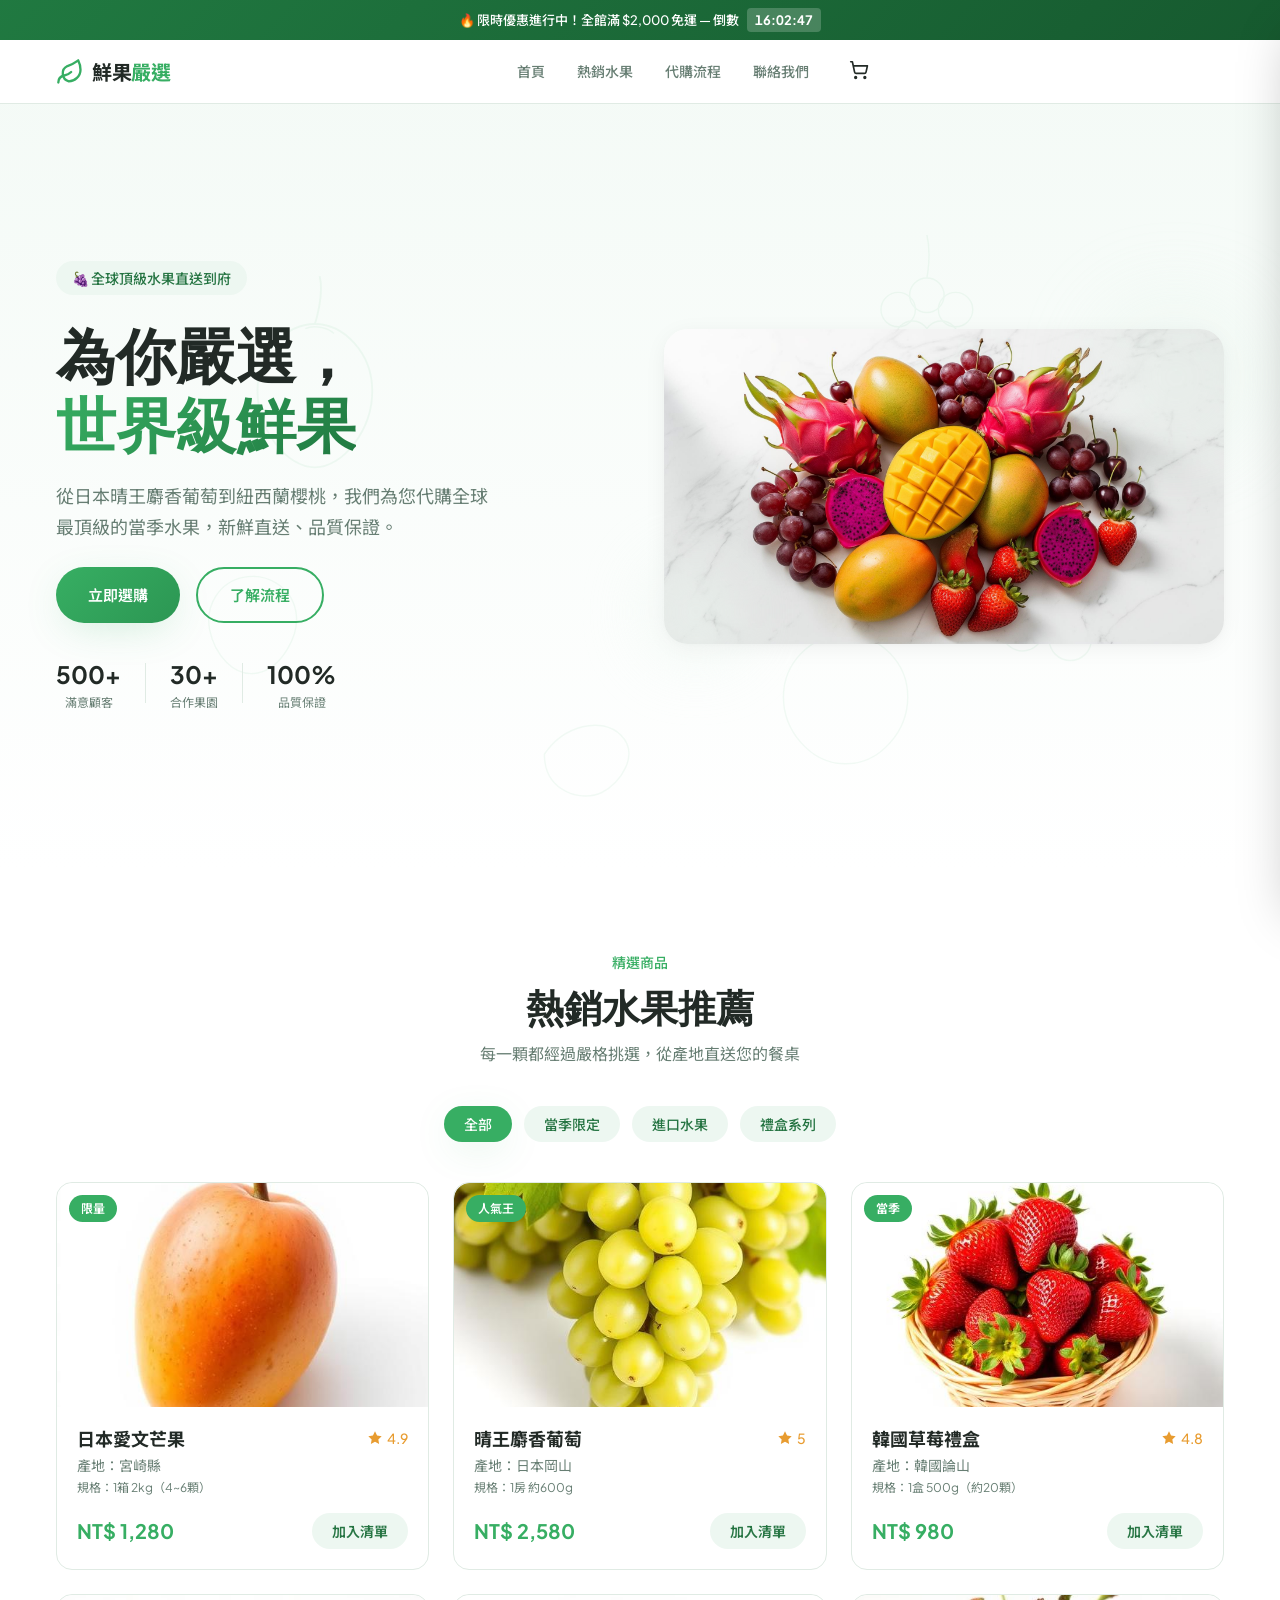
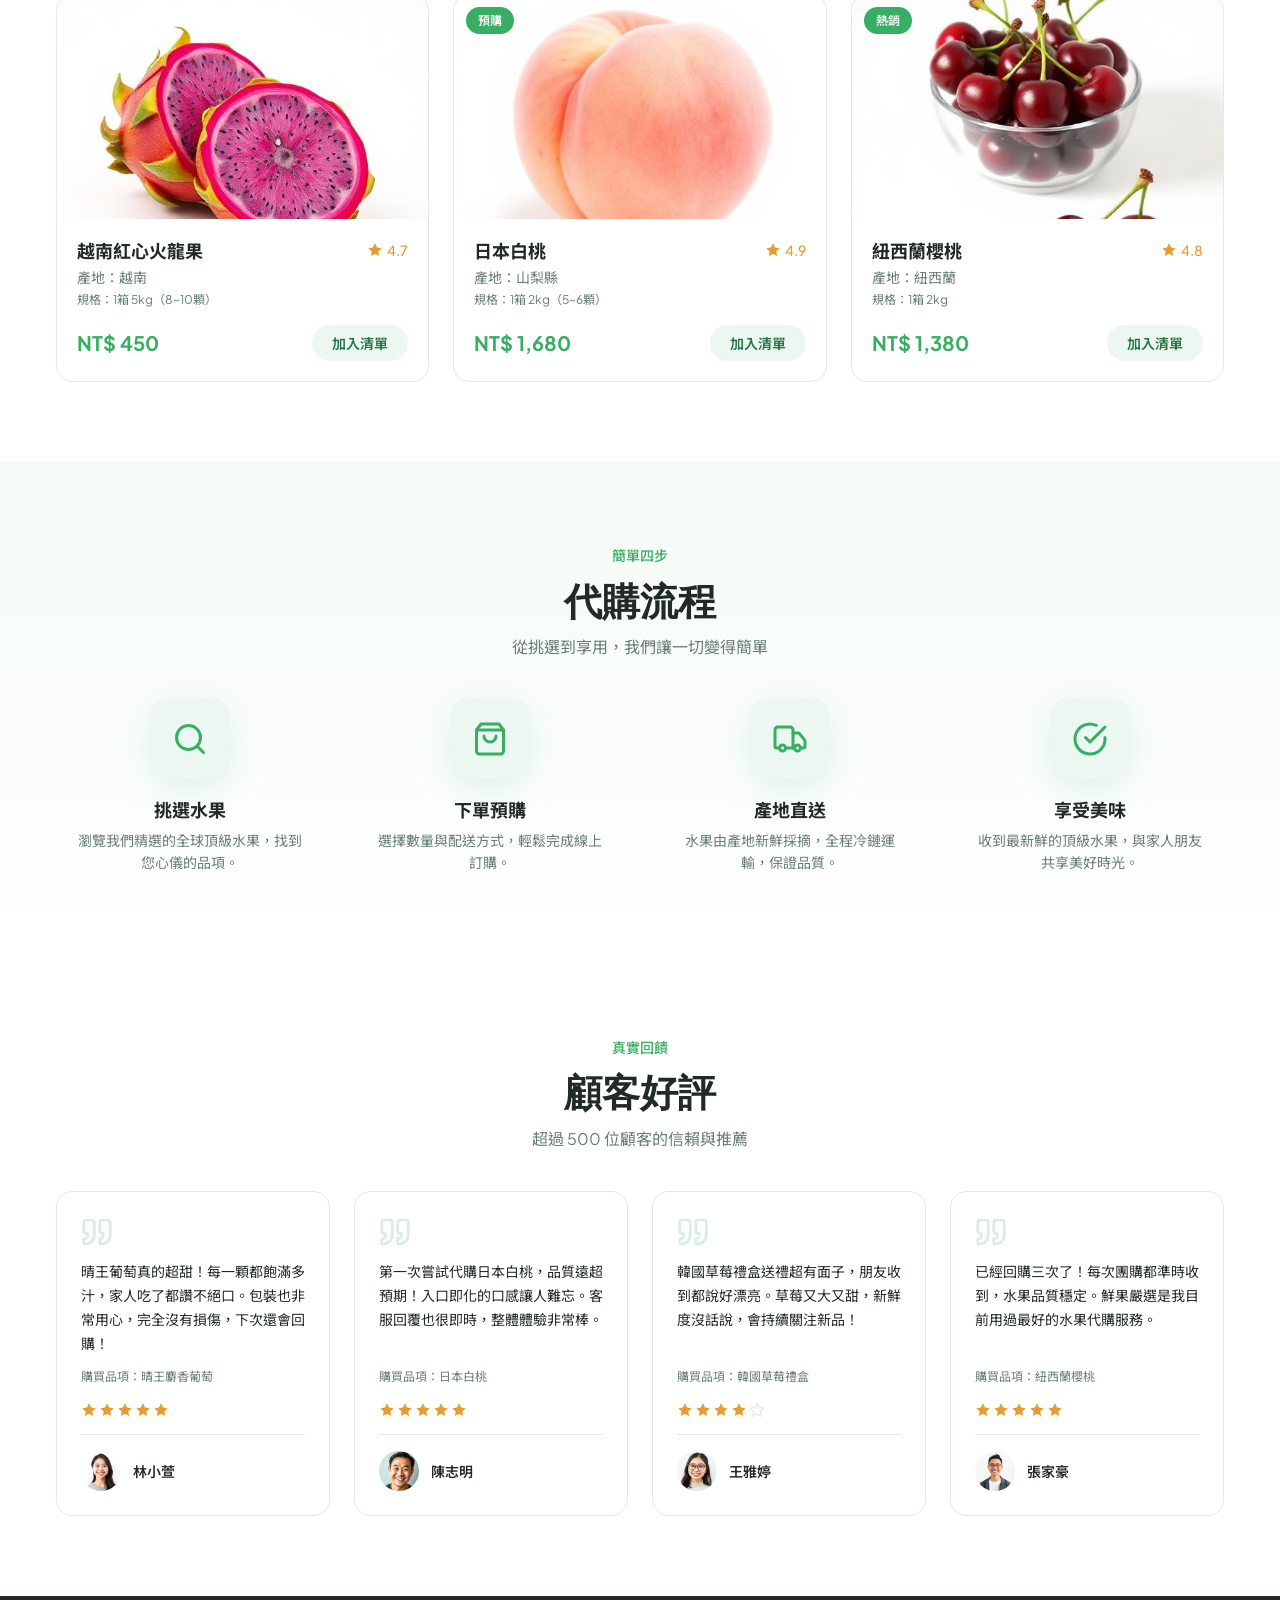
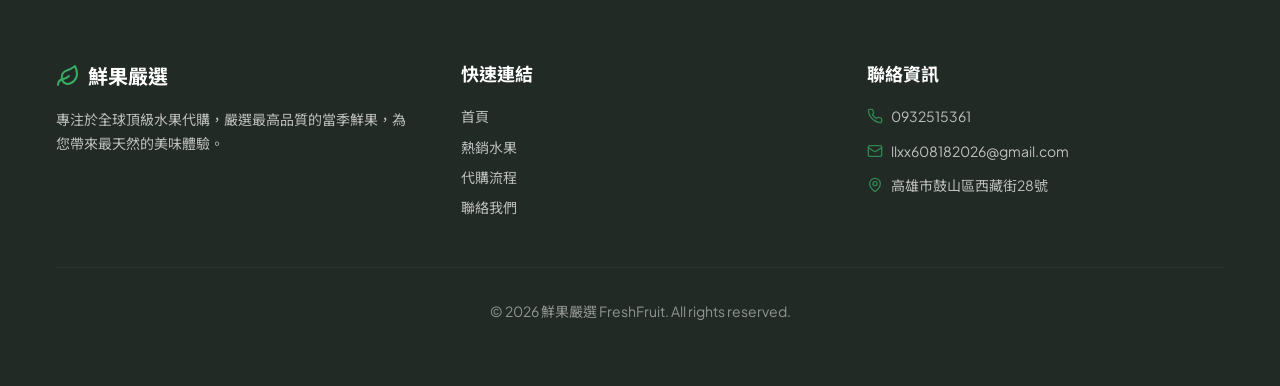
==== commit e8964614: "Add files via upload" ====
--- a/index.html
+++ b/index.html
@@ -300,15 +300,15 @@
             <div class="footer-contact">
               <div class="footer-contact-item">
                 <svg xmlns="http://www.w3.org/2000/svg" width="16" height="16" viewBox="0 0 24 24" fill="none" stroke="currentColor" stroke-width="2" stroke-linecap="round" stroke-linejoin="round"><path d="M22 16.92v3a2 2 0 0 1-2.18 2 19.79 19.79 0 0 1-8.63-3.07 19.5 19.5 0 0 1-6-6 19.79 19.79 0 0 1-3.07-8.67A2 2 0 0 1 4.11 2h3a2 2 0 0 1 2 1.72 12.84 12.84 0 0 0 .7 2.81 2 2 0 0 1-.45 2.11L8.09 9.91a16 16 0 0 0 6 6l1.27-1.27a2 2 0 0 1 2.11-.45 12.84 12.84 0 0 0 2.81.7A2 2 0 0 1 22 16.92z"/></svg>
-                <span>+886 2-1234-5678</span>
+                <span>0932515361</span>
               </div>
               <div class="footer-contact-item">
                 <svg xmlns="http://www.w3.org/2000/svg" width="16" height="16" viewBox="0 0 24 24" fill="none" stroke="currentColor" stroke-width="2" stroke-linecap="round" stroke-linejoin="round"><rect width="20" height="16" x="2" y="4" rx="2"/><path d="m22 7-8.97 5.7a1.94 1.94 0 0 1-2.06 0L2 7"/></svg>
-                <span>hello@freshfruit.tw</span>
+                <span>llxx608182026@gmail.com</span>
               </div>
               <div class="footer-contact-item">
                 <svg xmlns="http://www.w3.org/2000/svg" width="16" height="16" viewBox="0 0 24 24" fill="none" stroke="currentColor" stroke-width="2" stroke-linecap="round" stroke-linejoin="round"><path d="M20 10c0 6-8 12-8 12s-8-6-8-12a8 8 0 0 1 16 0Z"/><circle cx="12" cy="10" r="3"/></svg>
-                <span>台北市大安區水果路88號</span>
+                <span>高雄市鼓山區西藏街28號</span>
               </div>
             </div>
           </div>
